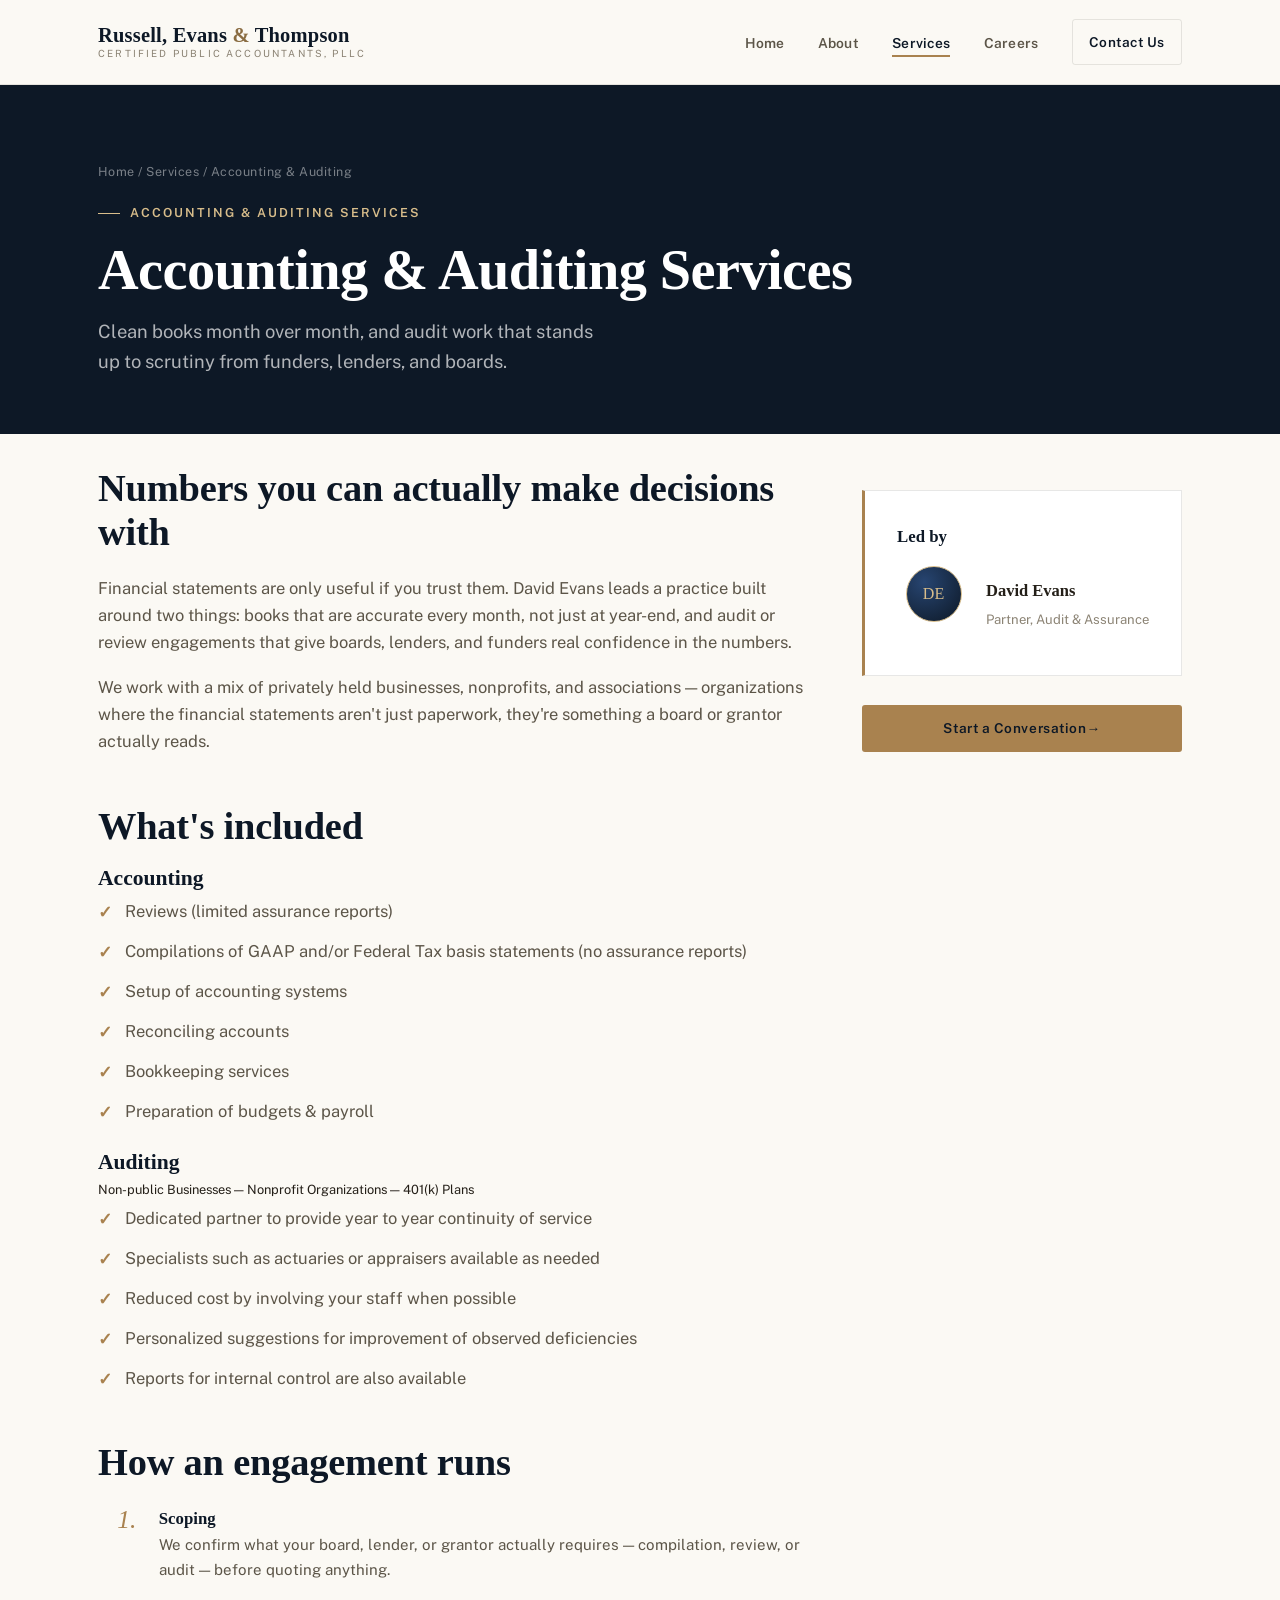
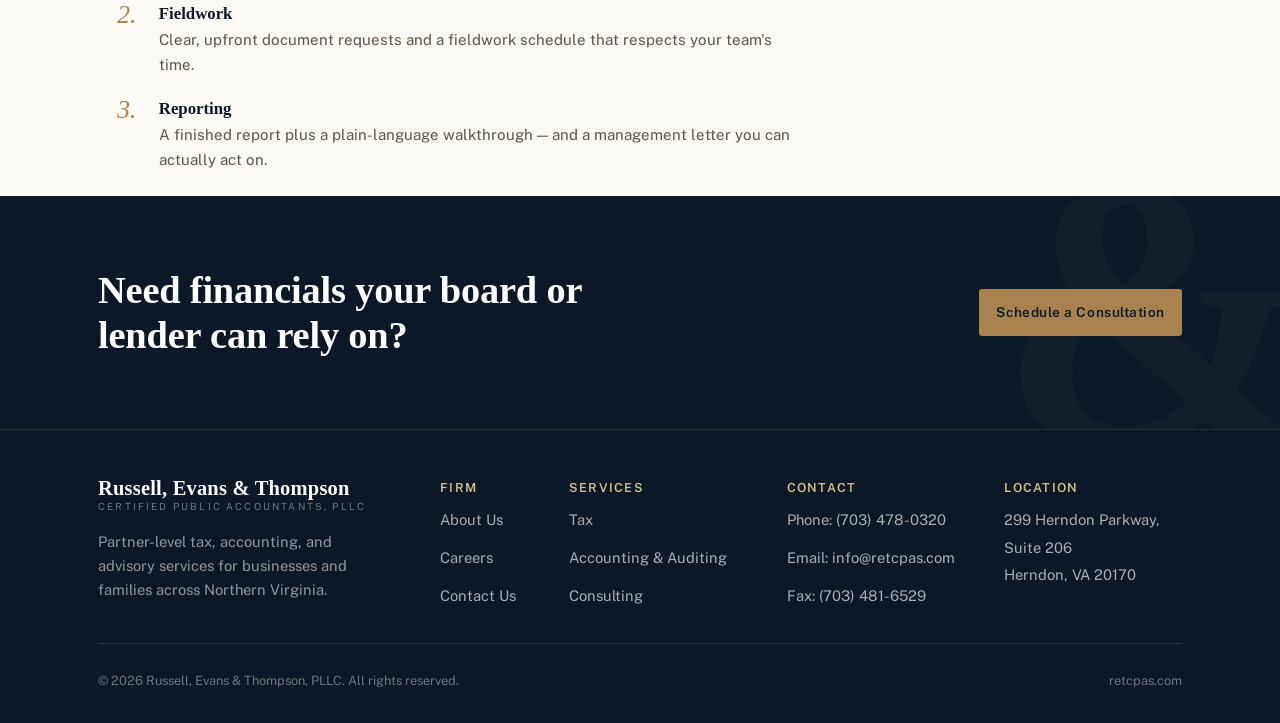
==== accounting-auditing.html @ a379a824 "init" ====
<!DOCTYPE html>
<html lang="en">
<head>
<meta charset="UTF-8">
<meta name="viewport" content="width=device-width, initial-scale=1.0">
<title>Accounting & Auditing | Russell, Evans & Thompson, PLLC</title>
<meta name="description" content="Bookkeeping, compiled and reviewed financials, and audit services for nonprofits, associations, and growing businesses.">
<link rel="preconnect" href="https://fonts.googleapis.com">
<link rel="preconnect" href="https://fonts.gstatic.com" crossorigin>
<link href="https://fonts.googleapis.com/css2?family=Fraunces:ital,wght@0,500;0,600;1,500&family=Public+Sans:wght@400;500;600;700&display=swap" rel="stylesheet">
<link rel="stylesheet" href="css/style.css">
</head>
<body>

<header class="site-header">
  <div class="container">
    <a href="index.html" class="logo">
      <span class="logo-name">Russell, Evans <span>&amp;</span> Thompson</span>
      <span class="logo-sub">Certified Public Accountants, PLLC</span>
    </a>
    <nav class="main-nav">
      <ul>
        <li><a class="nav-link" href="index.html">Home</a></li>
        <li><a class="nav-link" href="about.html">About</a></li>
        <li class="has-dropdown">
          <a class="nav-link" href="tax.html">Services</a>
          <div class="dropdown">
            <a href="tax.html">Tax</a>
            <a href="accounting-auditing.html">Accounting &amp; Auditing</a>
            <a href="consulting.html">Consulting</a>
          </div>
        </li>
        <li><a class="nav-link" href="careers.html">Careers</a></li>
      </ul>
      <a href="contact.html" class="btn btn-outline-dark nav-cta">Contact Us</a>
    </nav>
    <button class="nav-toggle" aria-label="Toggle menu" aria-expanded="false"><span></span></button>
  </div>
</header>

<section class="page-hero">
  <div class="container">
    <span class="breadcrumb"><a href="index.html">Home</a> / Services / Accounting &amp; Auditing</span><br>
    <span class="eyebrow hero-eyebrow" style="margin-top:1.2rem;">Accounting &amp; Auditing Services</span>
    <h1>Accounting &amp; Auditing Services</h1>
    <p class="lede">Clean books month over month, and audit work that stands up to scrutiny from funders, lenders, and boards.</p>
  </div>
</section>

<section>
  <div class="container service-layout">
    <div class="content-block">
      <h2 style="margin-bottom: 1.3rem;">Numbers you can actually make decisions with</h2>
      <p>Financial statements are only useful if you trust them. David Evans leads a practice built around two things: books that are accurate every month, not just at year-end, and audit or review engagements that give boards, lenders, and funders real confidence in the numbers.</p>
      <p>We work with a mix of privately held businesses, nonprofits, and associations — organizations where the financial statements aren't just paperwork, they're something a board or grantor actually reads.</p>

      <h2 style="margin-top: 3rem;">What's included</h2>
      <h3 style="margin-top: 1rem; margin-bottom: -1rem;">Accounting</h3>
        <ul class="check-list">
          <li>Reviews (limited assurance reports)</li>
          <li>Compilations of GAAP and/or Federal Tax basis statements (no assurance reports)</li>
          <li>Setup of accounting systems</li>
          <li>Reconciling accounts</li>
          <li>Bookkeeping services</li>
          <li>Preparation of budgets &amp; payroll</li>
        </ul>
      <h3 style="margin-top: 1rem; margin-bottom: -1rem;">Auditing</h3>
      <p style="margin-top:1.2rem; color: var(--ink); font-size: 0.8rem; margin-bottom: -1.1rem;">Non-public Businesses   —   Nonprofit Organizations   —   401(k) Plans</p>
        <ul class="check-list">
          <li>Dedicated partner to provide year to year continuity of service</li>
          <li>Specialists such as actuaries or appraisers available as needed</li>
          <li>Reduced cost by involving your staff when possible</li>
          <li>Personalized suggestions for improvement of observed deficiencies</li>
          <li>Reports for internal control are also available</li>
        </ul>
      <h2 style="margin-top: 3rem;">How an engagement runs</h2>
      <div class="process-list">
        <div class="process-step">
          <span class="process-num">1.</span>
          <div><h4>Scoping</h4><p>We confirm what your board, lender, or grantor actually requires — compilation, review, or audit — before quoting anything.</p></div>
        </div>
        <div class="process-step">
          <span class="process-num">2.</span>
          <div><h4>Fieldwork</h4><p>Clear, upfront document requests and a fieldwork schedule that respects your team's time.</p></div>
        </div>
        <div class="process-step">
          <span class="process-num">3.</span>
          <div><h4>Reporting</h4><p>A finished report plus a plain-language walkthrough — and a management letter you can actually act on.</p></div>
        </div>
      </div>
    </div>

    <aside>
      <!-- <div class="sidebar-card">
        <h4>Who this is for</h4>
        <ul>
          <li>Nonprofits &amp; associations</li>
          <li>Privately held businesses</li>
          <li>Organizations with lender or grantor reporting requirements</li>
          <li>Boards needing independent review</li>
        </ul>
      </div> -->
      <div class="sidebar-card" style="margin-top: 1.5rem;">
        <h4>Led by</h4>
        <div style="display:flex; gap: 1rem; align-items:center;">
          <div class="avatar" style="width:56px;height:56px;font-size:1rem;">DE</div>
          <div>
            <strong style="font-family: var(--font-display); display:block;">David Evans</strong>
            <span style="font-size:0.82rem; color: var(--ink-faint);">Partner, Audit &amp; Assurance</span>
          </div>
        </div>
      </div>
      <a href="contact.html" class="btn btn-primary btn-arrow" style="margin-top: 1.8rem; width:100%; justify-content:center;">Start a Conversation</a>
    </aside>
  </div>
</section>

<section class="cta-banner">
  <span class="hero-amp" aria-hidden="true" style="font-size: 24rem; opacity: 0.5;">&amp;</span>
  <div class="container">
    <h2>Need financials your board or lender can rely on?</h2>
    <a href="contact.html" class="btn btn-primary">Schedule a Consultation</a>
  </div>
</section>

<footer class="site-footer">
  <div class="container">
    <div class="footer-grid">
      <div>
        <a href="index.html" class="logo">
          <span class="logo-name">Russell, Evans &amp; Thompson</span>
          <span class="logo-sub">Certified Public Accountants, PLLC</span>
        </a>
        <p class="footer-about">Partner-level tax, accounting, and advisory services for businesses and families across Northern Virginia.</p>
      </div>
      <div class="footer-col">
        <h4>Firm</h4>
        <ul>
          <li><a href="about.html">About Us</a></li>
          <li><a href="careers.html">Careers</a></li>
          <li><a href="contact.html">Contact Us</a></li>
        </ul>
      </div>
      <div class="footer-col">
        <h4>Services</h4>
        <ul>
          <li><a href="tax.html">Tax</a></li>
          <li><a href="accounting-auditing.html">Accounting &amp; Auditing</a></li>
          <li><a href="consulting.html">Consulting</a></li>
        </ul>
      </div>
      <div class="footer-col">
        <h4>Contact</h4>
        <ul>
          <li><a href="tel:7034780320">Phone: (703) 478-0320</a></li>
          <li><a href="mailto:info@retcpas.com">Email: info@retcpas.com</a></li>
          <li><a href="tel:7034816529">Fax: (703) 481-6529</a></li>
        </ul>
      </div>
      <div class="footer-col">
        <h4>Location</h4>
        <ul>
          <li><a href="https://maps.app.goo.gl/bE8forkSp5L4sg2X7" target="_blank" rel="noopener noreferrer">299 Herndon Parkway, Suite 206<br>Herndon, VA 20170</a></li>
        </ul>
      </div>
    </div>
    <div class="footer-bottom">
      <span>© 2026 Russell, Evans &amp; Thompson, PLLC. All rights reserved.</span>
      <span>retcpas.com</span>
    </div>
  </div>
</footer>

<script src="js/main.js"></script>
</body>
</html>
---- css/style.css ----
/* ============================================================
   Russell, Evans & Thompson, PLLC — Site Stylesheet
   Design tokens
   ============================================================ */

:root {
  /* Color */
  --navy-950: #0d1826;
  --navy-900: #122238;
  --navy-800: #1b3153;
  --navy-700: #274571;
  --brass: #a9824f;
  --brass-light: #d8bd8b;
  --brass-dim: #8a6c42;
  --cream: #f6f2e8;
  --paper: #fbf9f4;
  --ink: #241f18;
  --ink-soft: #5c5548;
  --ink-faint: #8b8374;
  --white: #ffffff;
  --line: rgba(169, 130, 79, 0.28);
  --line-soft: rgba(36, 31, 24, 0.1);

  /* Type */
  --font-display: "Lora", "Iowan Old Style", Georgia, serif;
  --font-body: "Public Sans", "Segoe UI", Helvetica, Arial, sans-serif;
  --font-eyebrow: "Public Sans", sans-serif;

  /* Layout */
  --container: 1180px;
  --gutter: clamp(1.25rem, 4vw, 3rem);
  --radius: 3px;
}

/* ============================================================
   Reset / base
   ============================================================ */

* { box-sizing: border-box; }
html { scroll-behavior: smooth; }

body {
  margin: 0;
  background: var(--paper);
  color: var(--ink);
  font-family: var(--font-body);
  font-size: 16.5px;
  line-height: 1.65;
  -webkit-font-smoothing: antialiased;
}

img { max-width: 100%; display: block; }
a { color: inherit; text-decoration: none; }
ul { margin: 0; padding: 0; list-style: none; }
h1, h2, h3, h4 { font-family: var(--font-display); margin: 0; font-weight: 600; color: var(--navy-950); }
p { margin: 0; }
button { font-family: inherit; cursor: pointer; }

.container {
  max-width: var(--container);
  margin: 0 auto;
  padding-left: var(--gutter);
  padding-right: var(--gutter);
}

:focus-visible {
  outline: 2px solid var(--brass);
  outline-offset: 3px;
}

@media (prefers-reduced-motion: reduce) {
  *, *::before, *::after { animation-duration: 0.001ms !important; transition-duration: 0.001ms !important; }
  html { scroll-behavior: auto; }
}

/* ============================================================
   Type scale
   ============================================================ */

.eyebrow {
  font-family: var(--font-eyebrow);
  font-size: 0.78rem;
  letter-spacing: 0.16em;
  text-transform: uppercase;
  color: var(--brass-dim);
  font-weight: 600;
  display: inline-flex;
  align-items: center;
  gap: 0.6rem;
}

.eyebrow::before {
  content: "";
  width: 22px;
  height: 1px;
  background: var(--brass);
  display: inline-block;
}

h1 { font-size: clamp(2.4rem, 4.4vw, 3.8rem); line-height: 1.08; letter-spacing: -0.01em; }
h2 { font-size: clamp(1.9rem, 3vw, 2.6rem); line-height: 1.15; letter-spacing: -0.005em; }
h3 { font-size: 1.35rem; line-height: 1.3; }
h4 { font-size: 1.05rem; }

.lede {
  font-size: 1.15rem;
  color: var(--ink-soft);
  max-width: 46ch;
}

.rule {
  border: none;
  border-top: 1px solid var(--line);
  margin: 0;
}

.rule-ledger {
  height: 4px;
  background: none;
  border: none;
  position: relative;
  width: 64px;
}
.rule-ledger::before, .rule-ledger::after {
  content: "";
  position: absolute;
  left: 0; right: 0;
  height: 1px;
  background: var(--brass);
}
.rule-ledger::before { top: 0; }
.rule-ledger::after { top: 3px; width: 34px; }

/* ============================================================
   Buttons
   ============================================================ */

.btn {
  display: inline-flex;
  align-items: center;
  padding: 0.7rem 1rem;
  font-family: var(--font-eyebrow);
  font-size: 0.85rem;
  font-weight: 600;
  letter-spacing: 0.04em;
  border-radius: var(--radius);
  border: 1px solid transparent;
  transition: all 0.2s ease;
  white-space: nowrap;
}

.btn-primary {
  background: var(--brass);
  color: var(--navy-950);
}
.btn-primary:hover { background: var(--brass-light); }

.btn-outline {
  border-color: rgba(255,255,255,0.35);
  color: var(--white);
}
.btn-outline:hover { border-color: var(--brass); color: var(--brass-light); }

.btn-outline-dark {
  border-color: var(--line-soft);
  color: var(--navy-950);
}
.btn-outline-dark:hover { border-color: var(--brass); color: var(--brass-dim); }

.btn-arrow::after { content: "→"; transition: transform 0.2s ease; }
.btn-arrow:hover::after { transform: translateX(3px); }

/* ============================================================
   Header / Nav
   ============================================================ */

.site-header {
  position: sticky;
  top: 0;
  z-index: 100;
  background: rgba(251, 249, 244, 1);
  border-bottom: 1px solid var(--line-soft);
}

.site-header .container {
  display: flex;
  align-items: center;
  justify-content: space-between;
  height: 84px;
}

.logo {
  display: flex;
  flex-direction: column;
  line-height: 1;
}
.logo .logo-name {
  font-family: var(--font-display);
  font-size: 1.28rem;
  font-weight: 600;
  color: var(--navy-950);
  letter-spacing: 0.01em;
}
.logo .logo-name span { color: var(--brass-dim); }
.logo .logo-sub {
  font-family: var(--font-eyebrow);
  font-size: 0.62rem;
  letter-spacing: 0.22em;
  color: var(--ink-faint);
  margin-top: 4px;
  text-transform: uppercase;
}

.main-nav { display: flex; align-items: center; gap: 2.1rem; }

.main-nav ul { display: flex; gap: 2.1rem; align-items: center; }

.main-nav a.nav-link {
  font-family: var(--font-eyebrow);
  font-size: 0.86rem;
  font-weight: 600;
  color: var(--ink-soft);
  padding: 0.3rem 0;
  position: relative;
  letter-spacing: 0.01em;
}
.main-nav a.nav-link::after {
  content: "";
  position: absolute;
  left: 0; bottom: -2px;
  width: 0; height: 2px;
  background: var(--brass);
  transition: width 0.2s ease;
}
.main-nav a.nav-link:hover::after,
.main-nav a.nav-link.active::after { width: 100%; }
.main-nav a.nav-link.active { color: var(--navy-950); }

.has-dropdown { position: relative; }
.dropdown {
  position: absolute;
  top: 100%;
  left: -1.2rem;
  min-width: 230px;
  background: var(--white);
  border: 1px solid var(--line-soft);
  border-top: 2px solid var(--brass);
  box-shadow: 0 18px 40px rgba(13,24,38,0.1);
  padding: 0.5rem 0;
  opacity: 0;
  visibility: hidden;
  transform: translateY(6px);
  transition: all 0.18s ease;
}
.has-dropdown:hover .dropdown,
.has-dropdown:focus-within .dropdown {
  opacity: 1; visibility: visible; transform: translateY(0);
}
.dropdown a {
  display: block;
  padding: 0.7rem 1.2rem;
  font-size: 0.86rem;
  font-family: var(--font-eyebrow);
  color: var(--ink-soft);
  font-weight: 500;
}
.dropdown a:hover { background: var(--cream); color: var(--navy-950); }

.nav-cta { margin-left: 0rem; }

.nav-toggle {
  display: none;
  background: none;
  border: none;
  width: 34px;
  height: 26px;
  position: relative;
}
.nav-toggle span, .nav-toggle span::before, .nav-toggle span::after {
  content: "";
  position: absolute;
  left: 0; right: 0;
  height: 2px;
  background: var(--navy-950);
  transition: all 0.2s ease;
}
.nav-toggle span { top: 12px; }
.nav-toggle span::before { top: -9px; }
.nav-toggle span::after { top: 9px; }
.nav-toggle.open span { background: transparent; }
.nav-toggle.open span::before { transform: rotate(45deg) translate(6px, 7px); }
.nav-toggle.open span::after { transform: rotate(-45deg) translate(6px, -7px); }

/* ============================================================
   Hero
   ============================================================ */

.hero {
  position: relative;
  background: linear-gradient(180deg, var(--navy-950), var(--navy-900) 70%);
  color: var(--white);
  overflow: hidden;
  padding: 4rem 0 3.5rem;
}

.hero-amp {
  position: absolute;
  right: -3vw;
  top: 50%;
  transform: translateY(-50%);
  font-family: var(--font-display);
  font-size: 46rem;
  line-height: 1;
  color: rgba(216, 189, 139, 0.07);
  font-weight: 600;
  pointer-events: none;
  user-select: none;
}

.hero .container { position: relative; z-index: 1; }
.hero-content { max-width: 620px; }
.hero-eyebrow { color: var(--brass-light); }
.hero-eyebrow::before { background: var(--brass-light); }
.hero h1 { color: var(--white); margin: 1.1rem 0 1.4rem; }
.hero h1 em { font-style: italic; color: var(--brass-light); }
.hero .lede { color: rgba(255,255,255,0.72); font-size: 1.15rem; margin-bottom: 2.2rem; }
.hero-actions { display: flex; gap: 1rem; flex-wrap: wrap; }

/* stat strip */
.stat-strip {
  background: var(--navy-800);
  color: var(--white);
  border-top: 1px solid rgba(216,189,139,0.18);
}
.stat-strip .container {
  display: grid;
  grid-template-columns: repeat(3, 1fr);
  gap: 2rem;
  padding-top: 2.6rem;
  padding-bottom: 2.6rem;
}
.stat { text-align: center; border-left: 1px solid rgba(255,255,255,0.12); padding-left: 2rem; }
.stat:first-child { border-left: none; padding-left: 0; }
.stat .num {
  font-family: var(--font-display);
  font-size: 2.3rem;
  color: var(--brass-light);
  display: block;
}
.stat .label {
  font-family: var(--font-eyebrow);
  font-size: 0.78rem;
  letter-spacing: 0.06em;
  color: rgba(255,255,255,0.65);
  margin-top: 0.3rem;
  display: block;
}

/* ============================================================
   Sections general
   ============================================================ */

section { padding: 2rem 0; }
.section-cream { background: var(--cream); }
.section-navy { background: var(--navy-950); color: var(--white); }
.section-navy h2 { color: var(--white); }
.section-head { max-width: 640px; margin-bottom: 3.2rem; }
.section-head .rule-ledger { margin: 1.1rem 0 1.3rem; }

.two-col {
  display: grid;
  grid-template-columns: 1.05fr 0.95fr;
  gap: clamp(2rem, 6vw, 5rem);
  align-items: center;
}

/* Monogram trio graphic used on About preview */
.monogram-trio {
  display: flex;
  justify-content: center;
  align-items: flex-end;
  gap: -10px;
  position: relative;
  height: auto;
}
.monogram {
  width: 132px;
  height: 132px;
  border-radius: 50%;
  display: flex;
  align-items: center;
  justify-content: center;
  font-family: var(--font-display);
  font-size: 2rem;
  color: var(--brass-light);
  background: radial-gradient(circle at 35% 30%, var(--navy-700), var(--navy-950));
  border: 1px solid rgba(216,189,139,0.4);
  position: relative;
  box-shadow: 0 20px 40px rgba(13,24,38,0.25);
}
.monogram-trio .monogram:nth-child(1) { margin-right: -30px; transform: translateY(75px); z-index: 1; opacity: 0.92; }
.monogram-trio .monogram:nth-child(2) { z-index: 1; transform: translateY(-75px) }
.monogram-trio .monogram:nth-child(3) { margin-left: -30px; transform: translateY(75px); z-index: 1; opacity: 0.92; }

/* ============================================================
   Cards: services
   ============================================================ */

.card-grid {
  display: flex;
  flex-wrap: nowrap;
  gap: 1.75rem;
  align-items: stretch;
}

.service-card {
  display: flex;
  flex-direction: column;
  background: var(--white);
  border: 1px solid var(--line-soft);
  border-top: 3px solid var(--brass);
  padding: 1rem 2rem;
  transition: transform 0.2s ease, box-shadow 0.2s ease;
}
.service-card:hover { transform: translateY(-5px); box-shadow: 0 22px 50px rgba(13,24,38,0.09); }
.service-card .index {
  font-family: var(--font-display);
  font-style: italic;
  color: var(--brass);
  font-size: 1rem;
  margin-bottom: 0.5rem;
  display: block;
}
.service-card h3 { margin-bottom: 0.8rem; }
.service-card p { color: var(--ink-soft); font-size: 0.98rem; margin-bottom: 1rem; }
.service-card .card-link {
  font-family: var(--font-eyebrow);
  font-size: 0.82rem;
  font-weight: 700;
  letter-spacing: 0.03em;
  color: var(--navy-900);
  display: inline-flex;
  /* gap: 0.4rem; */
  align-items: end;
  margin-top: auto;
}
.service-card .card-link::after { content: "→"; transition: transform 0.2s ease; }
.service-card .card-link:hover::after { transform: translateX(3px); }

/* ============================================================
   Team cards
   ============================================================ */

.team-grid {
  display: grid;
  grid-template-columns: repeat(3, 1fr);
  gap: 2rem;
}

.team-card {
  background: var(--white);
  border: 1px solid var(--line-soft);
  text-align: center;
  padding: 2.6rem 1.8rem 2.2rem;
}
.avatar {
  width: 108px;
  height: 108px;
  margin: 0 auto 1.3rem;
  border-radius: 50%;
  background: radial-gradient(circle at 32% 28%, var(--navy-700), var(--navy-950));
  border: 1px solid var(--brass-light);
  display: flex;
  align-items: center;
  justify-content: center;
  font-family: var(--font-display);
  font-size: 1.7rem;
  color: var(--brass-light);
}
.team-card h4 { margin-bottom: 0.15rem; }
.team-card .role {
  font-family: var(--font-eyebrow);
  font-size: 0.78rem;
  letter-spacing: 0.05em;
  color: var(--brass-dim);
  text-transform: uppercase;
  font-weight: 700;
  margin-bottom: 1rem;
  display: block;
}
.team-card p.bio { color: var(--ink-soft); font-size: 0.92rem; }
.team-card .creds { color: var(--ink-faint); font-size: 0.82rem; margin-top: 0.6rem; display: block; }

/* ============================================================
   CTA banner
   ============================================================ */

.cta-banner {
  background: var(--navy-950);
  color: var(--white);
  padding: 4.5rem 0;
  position: relative;
  overflow: hidden;
}
.cta-banner .container {
  display: flex;
  justify-content: space-between;
  align-items: center;
  flex-wrap: wrap;
  gap: 1.6rem;
  position: relative;
  z-index: 1;
}
.cta-banner h2 { color: var(--white); max-width: 520px; }

/* ============================================================
   Footer
   ============================================================ */

.site-footer {
  background: var(--navy-950);
  color: rgba(255,255,255,0.7);
  padding: 3rem 0 2rem;
  border-top: 1px solid rgba(216,189,139,0.15);
}
.footer-grid {
  display: grid;
  grid-template-columns: 1.7fr 0.5fr 1fr 1fr 1fr;
  gap: 2.5rem;
  padding-bottom: 1.5rem;
}
.footer-grid .logo-name { color: var(--white); }
.footer-grid .logo-sub { color: rgba(255,255,255,0.4); }
.footer-about { color: rgba(255,255,255,0.55); font-size: 0.92rem; margin-top: 1.1rem; max-width: 30ch; }
.footer-col h4 {
  color: var(--brass-light);
  font-family: var(--font-eyebrow);
  font-size: 0.78rem;
  letter-spacing: 0.1em;
  text-transform: uppercase;
  margin-bottom: 0.5rem;
}
.footer-col ul li { margin-bottom: 0.65rem; }
.footer-col a { font-size: 0.92rem; color: rgba(255,255,255,0.65); }
.footer-col a:hover { color: var(--brass-light); }
.footer-bottom {
  border-top: 1px solid rgba(255,255,255,0.1);
  padding-top: 1.6rem;
  display: flex;
  justify-content: space-between;
  flex-wrap: wrap;
  gap: 0.8rem;
  font-size: 0.8rem;
  color: rgba(255,255,255,0.4);
}

/* ============================================================
   Inner page header (Tax / Accounting / Consulting / Careers / Contact / About)
   ============================================================ */

.page-hero {
  background: var(--navy-950);
  color: var(--white);
  padding: 4.5rem 0 3.5rem;
  position: relative;
  overflow: hidden;
}
.page-hero .container { position: relative; z-index: 1; }
.page-hero h1 { color: var(--white); margin-top: 1rem; }
.page-hero .lede { color: rgba(255,255,255,0.68); margin-top: 1rem; }
.breadcrumb {
  font-family: var(--font-eyebrow);
  font-size: 0.78rem;
  color: rgba(255,255,255,0.45);
  letter-spacing: 0.04em;
}
.breadcrumb a:hover { color: var(--brass-light); }

.content-block { max-width: 720px; }
.content-block h2 { margin-top: 0; }
.content-block p { color: var(--ink-soft); margin-bottom: 1.1rem; }
.content-block ul.check-list { margin: 1.4rem 0; }
.content-block ul.check-list li {
  padding-left: 1.7rem;
  position: relative;
  margin-bottom: 0.8rem;
  color: var(--ink-soft);
}
.content-block ul.check-list li::before {
  content: "✓";
  position: absolute;
  left: 0; top: 1px;
  color: var(--brass);
  font-weight: 700;
}
.content-block ul.check-list li ul.sublist {
  margin-left: 1.2rem;
  margin-top: 0.5rem;
  margin-bottom: 0rem;
}
.content-block ul.check-list li ul.sublist li::before {
  content: "•";
  position: absolute;
  left: 0; top: 1px;
  color: var(--brass);
  font-weight: 700;
  margin-right: -0.5rem;
}

.sidebar-card {
  background: var(--white);
  border: 1px solid var(--line-soft);
  border-left: 3px solid var(--brass);
  padding: 2rem;
}
.sidebar-card h4 { margin-bottom: 1rem; }
.sidebar-card ul li {
  padding: 0.55rem 0;
  border-bottom: 1px solid var(--line-soft);
  font-size: 0.92rem;
  color: var(--ink-soft);
}
.sidebar-card ul li:last-child { border-bottom: none; }

.service-layout {
  display: grid;
  grid-template-columns: 1fr 320px;
  gap: 3.5rem;
}

/* Process steps (used across service pages) */
.process-list { display: grid; gap: 1.6rem; margin-top: 1.3rem; }
.process-step { display: flex; gap: 1.4rem; align-items: flex-start; }
.process-num {
  font-family: var(--font-display);
  font-style: italic;
  color: var(--brass);
  font-size: 1.6rem;
  min-width: 2.4rem;
  margin-top: -0.4rem;
  text-align: right;
}
.process-step h4 { margin-bottom: 0rem; }
.process-step p { color: var(--ink-soft); font-size: 0.94rem; margin-bottom: -0.5rem;}

/* Values grid (About page) */
.values-grid {
  display: grid;
  grid-template-columns: repeat(4, 1fr);
  gap: 1.6rem;
}
.value-item { padding: 0rem 0.5rem 0; }
.value-item .mark { font-family: var(--font-display); font-style: italic; color: var(--brass); font-size: 1.4rem; }
.value-item h4 { margin: 0.7rem 0 0.5rem; }
.value-item p { font-size: 0.9rem; color: var(--ink-soft); }

/* Timeline (About) */
.timeline { border-left: 2px solid var(--line); padding-left: 2.2rem; display: grid; gap: 2.4rem; margin-top: 1rem; }
.timeline-item { position: relative; }
.timeline-item::before {
  content: "";
  position: absolute;
  left: -2.32rem;
  top: 0.35rem;
  width: 10px; height: 10px;
  border-radius: 50%;
  background: var(--brass);
  border: 2px solid var(--paper);
}
.timeline-item .yr { font-family: var(--font-eyebrow); font-size: 0.8rem; letter-spacing: 0.06em; color: var(--brass-dim); font-weight: 700; }
.timeline-item h4 { margin: 0.3rem 0 0.4rem; }
.timeline-item p { color: var(--ink-soft); font-size: 0.92rem; max-width: 52ch; }

/* Careers */
.perk-grid { display: grid; grid-template-columns: repeat(2, 1fr); gap: 1.4rem; }
.perk-item {
  display: flex; gap: 1rem; align-items: flex-start;
  background: var(--white); border: 1px solid var(--line-soft); padding: 1.5rem;
}
.perk-item .glyph { font-family: var(--font-display); font-style: italic; color: var(--brass); font-size: 1.3rem; margin-top: -0.1rem;}
.perk-item h4 { font-size: 0.98rem; margin-bottom: 0.3rem; }
.perk-item p { font-size: 0.87rem; color: var(--ink-soft); }

.opening-row {
  display: flex;
  justify-content: space-between;
  align-items: center;
  padding: 1.6rem 0;
  border-bottom: 1px solid var(--line-soft);
  flex-wrap: wrap;
  gap: 1rem;
}
.opening-row:first-child { border-top: 1px solid var(--line-soft); }
.opening-title h4 { margin-bottom: 0.3rem; }
.opening-meta { font-size: 0.84rem; color: var(--ink-faint); font-family: var(--font-eyebrow); }

/* Contact page */
.contact-layout { display: grid; grid-template-columns: 1fr 1fr; gap: 4rem; }
.info-card { display: flex; gap: 1.1rem; margin-bottom: 1.8rem; }
.info-card .glyph {
  width: 42px; height: 42px; border-radius: 50%;
  background: var(--navy-950); color: var(--brass-light);
  display: flex; align-items: center; justify-content: center;
  font-family: var(--font-display); font-style: italic; flex-shrink: 0;
}
.info-card .glyph img { width: 25px; height: 25px; }
.info-card h4 { margin-bottom: 0.25rem; }
.info-card p { color: var(--ink-soft); font-size: 0.92rem; }

.form-group { margin-bottom: 1.4rem; }
.form-group label {
  display: block;
  font-family: var(--font-eyebrow);
  font-size: 0.78rem;
  letter-spacing: 0.05em;
  text-transform: uppercase;
  color: var(--ink-soft);
  margin-bottom: 0.5rem;
  font-weight: 600;
}
.form-group input, .form-group select, .form-group textarea {
  width: 100%;
  border: 1px solid var(--line-soft);
  background: var(--white);
  padding: 0.85rem 1rem;
  font-family: var(--font-body);
  font-size: 0.95rem;
  color: var(--ink);
  border-radius: var(--radius);
}
.form-group input:focus, .form-group select:focus, .form-group textarea:focus {
  outline: none;
  border-color: var(--brass);
}
.form-row { display: grid; grid-template-columns: 1fr 1fr; gap: 1.2rem; }
.form-note { font-size: 0.82rem; color: var(--ink-faint); margin-top: 1rem; }
.form-success {
  display: none;
  background: var(--cream);
  border-left: 3px solid var(--brass);
  padding: 1.3rem 1.5rem;
  margin-bottom: 1.5rem;
  font-size: 0.94rem;
}
.form-success.visible { display: block; }

.map-plate {
  height: 300px;
  background: var(--navy-950);
  position: relative;
  overflow: hidden;
  display: flex;
  align-items: center;
  justify-content: center;
  margin-top: 2rem;
}
.map-plate span {
  font-family: var(--font-eyebrow);
  font-size: 0.8rem;
  letter-spacing: 0.08em;
  color: rgba(255,255,255,0.5);
  text-transform: uppercase;
  z-index: 1;
}
.map-plate::before {
  content: "";
  position: absolute; inset: 0;
  background-image: repeating-linear-gradient(0deg, rgba(216,189,139,0.08) 0 1px, transparent 1px 40px),
                     repeating-linear-gradient(90deg, rgba(216,189,139,0.08) 0 1px, transparent 1px 40px);
}

/* ============================================================
   Responsive
   ============================================================ */

@media (max-width: 980px) {
  .card-grid, .team-grid { grid-template-columns: repeat(2, 1fr); }
  .two-col { grid-template-columns: 1fr; }
  .stat-strip .container { grid-template-columns: 1fr; gap: 1.4rem; }
  .stat { border-left: none; padding-left: 0; text-align: left; display: flex; align-items: baseline; gap: 0.8rem; }
  .footer-grid { grid-template-columns: 1fr 1fr; }
  .service-layout { grid-template-columns: 1fr; }
  .values-grid { grid-template-columns: repeat(2, 1fr); }
  .contact-layout { grid-template-columns: 1fr; }
  .perk-grid { grid-template-columns: 1fr; }
}

@media (max-width: 760px) {
  .main-nav { position: fixed; top: 84px; left: 0; right: 0; bottom: 0; background: var(--paper); flex-direction: column; align-items: stretch; padding: 1.5rem var(--gutter); transform: translateX(100%); transition: transform 0.25s ease; overflow-y: auto; }
  .main-nav.open { transform: translateX(0); }
  .main-nav ul { flex-direction: column; align-items: flex-start; gap: 0; width: 100%; }
  .main-nav ul li { width: 100%; border-bottom: 1px solid var(--line-soft); }
  .main-nav a.nav-link { display: block; padding: 1.1rem 0; }
  .has-dropdown .dropdown { position: static; opacity: 1; visibility: visible; transform: none; box-shadow: none; border: none; padding-left: 1rem; display: none; }
  .has-dropdown.open .dropdown { display: block; }
  .nav-cta { margin: 1.2rem 0 0; }
  .nav-toggle { display: block; }
  .card-grid, .team-grid, .values-grid { grid-template-columns: 1fr; }
  .footer-grid { grid-template-columns: 1fr; gap: 2.2rem; }
  .hero-amp { font-size: 22rem; }
  .form-row { grid-template-columns: 1fr; }
}
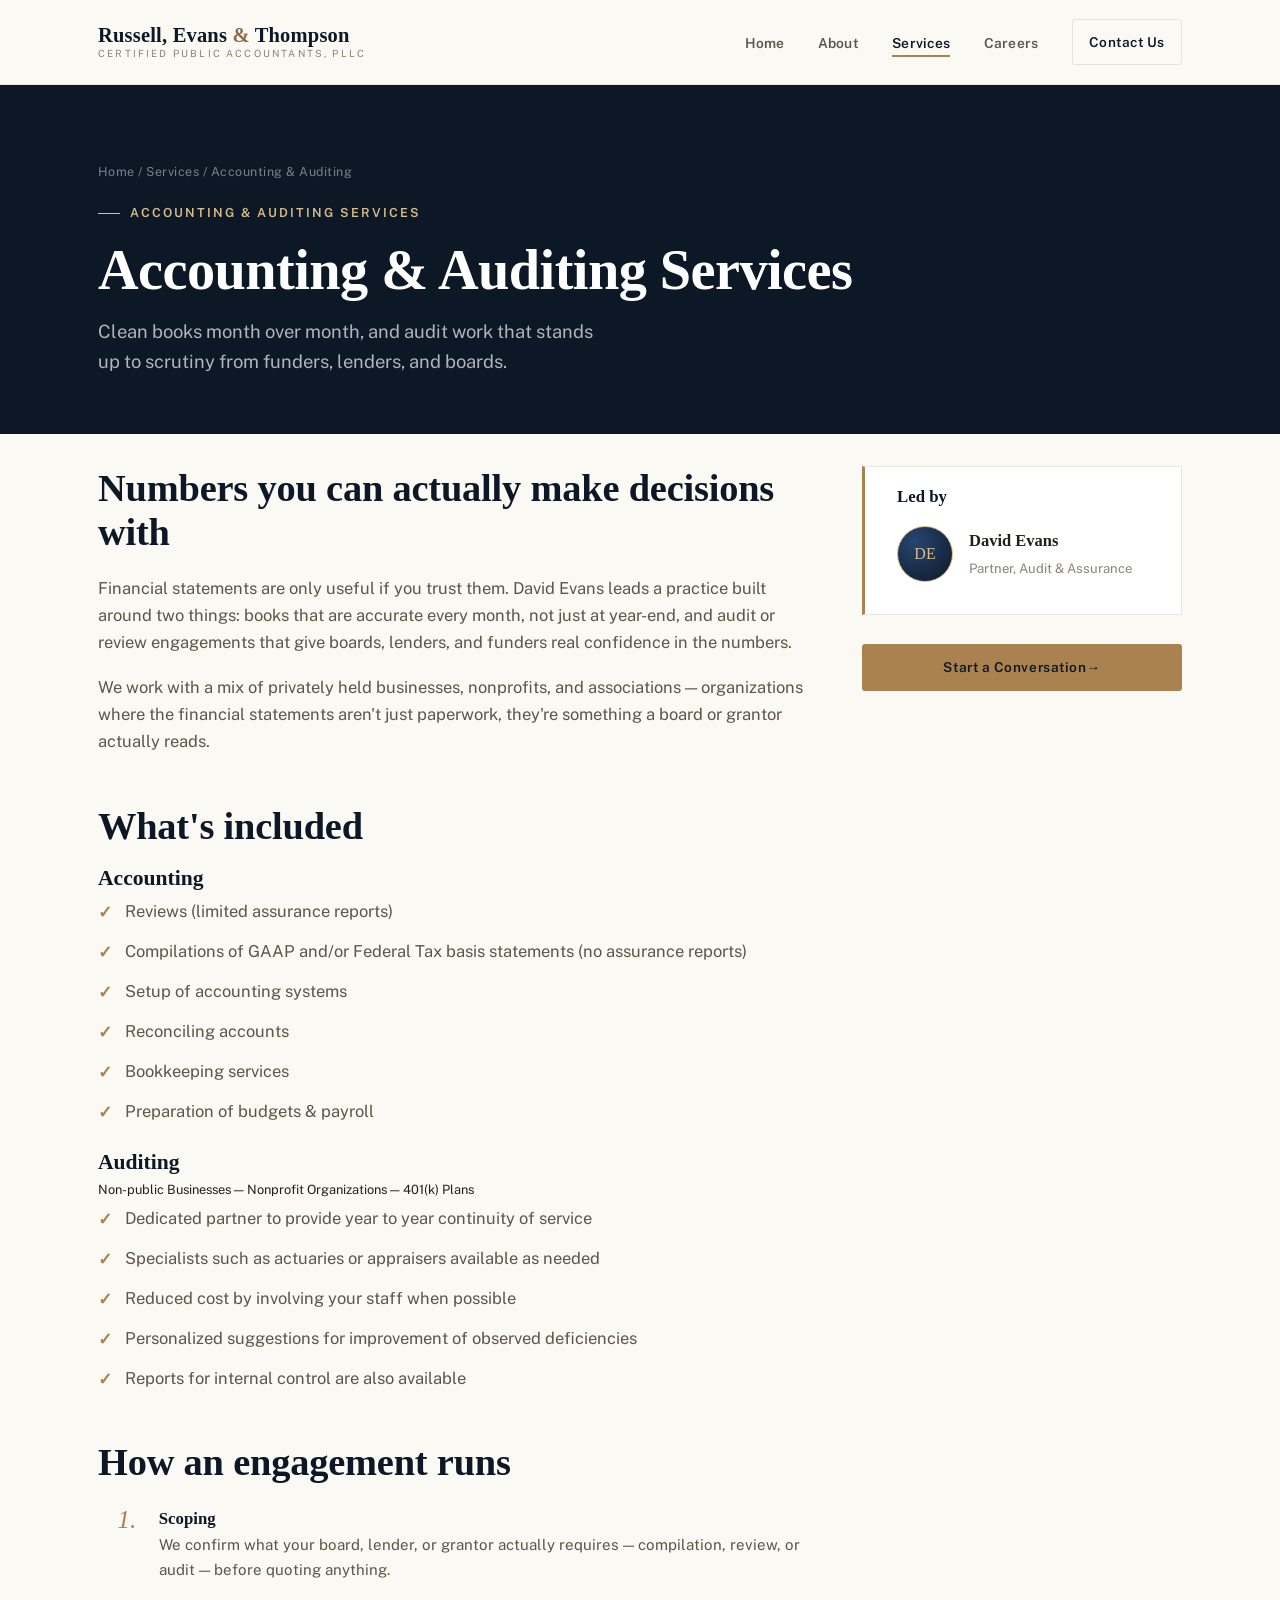
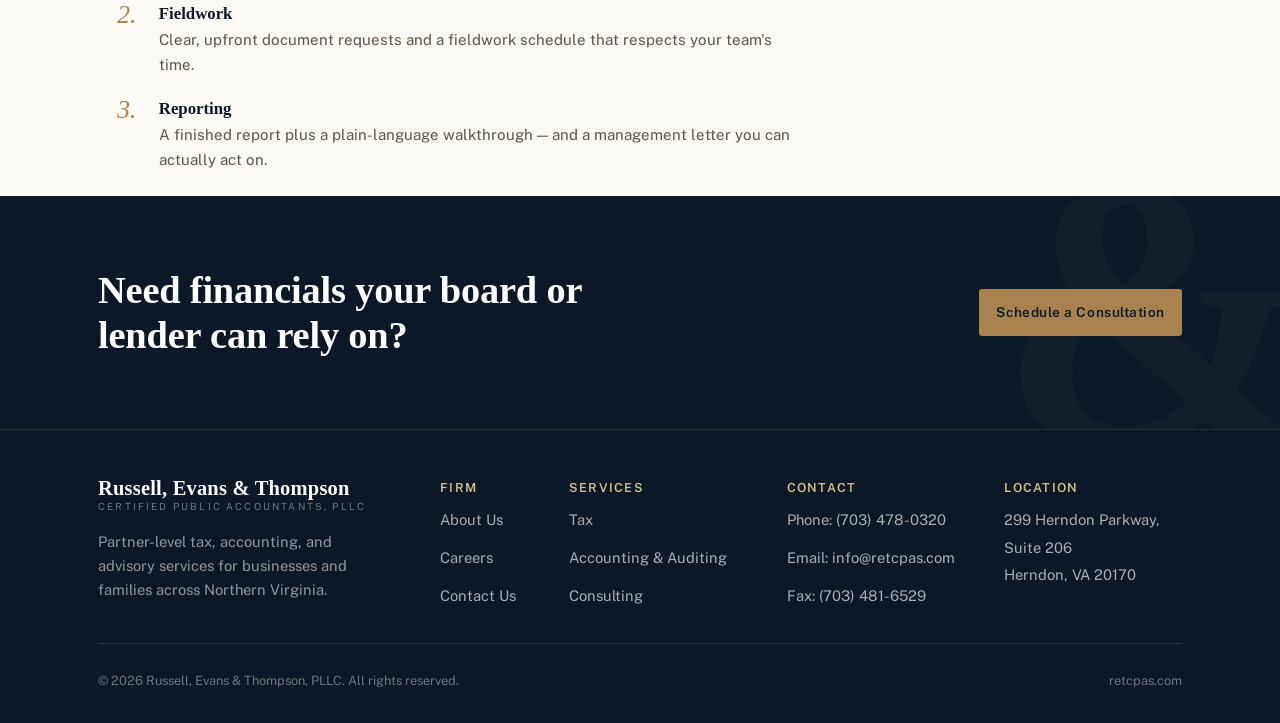
==== commit a3a6a923: "Fixing styles" ====
--- a/accounting-auditing.html
+++ b/accounting-auditing.html
@@ -100,7 +100,7 @@
           <li>Boards needing independent review</li>
         </ul>
       </div> -->
-      <div class="sidebar-card" style="margin-top: 1.5rem;">
+      <div class="sidebar-card">
         <h4>Led by</h4>
         <div style="display:flex; gap: 1rem; align-items:center;">
           <div class="avatar" style="width:56px;height:56px;font-size:1rem;">DE</div>
--- a/css/style.css
+++ b/css/style.css
@@ -466,7 +466,7 @@
 .avatar {
   width: 108px;
   height: 108px;
-  margin: 0 auto 1.3rem;
+  margin: 0 0;
   border-radius: 50%;
   background: radial-gradient(circle at 32% 28%, var(--navy-700), var(--navy-950));
   border: 1px solid var(--brass-light);
@@ -594,24 +594,27 @@
   font-weight: 700;
 }
 .content-block ul.check-list li ul.sublist {
-  margin-left: 1.2rem;
+  margin-left: 1rem;
   margin-top: 0.5rem;
-  margin-bottom: 0rem;
+  margin-bottom: 0.5rem;
+}
+.content-block ul.check-list li ul.sublist li {
+  padding-left: 1.2rem;
+  margin-bottom: 0.4rem;
 }
 .content-block ul.check-list li ul.sublist li::before {
-  content: "•";
-  position: absolute;
-  left: 0; top: 1px;
+  content: "•"; /* Use a solid square or "•" bullet */
+  font-size: 1.7rem;
+  left: 0;
+  top: -8.5px;
   color: var(--brass);
-  font-weight: 700;
-  margin-right: -0.5rem;
 }
 
 .sidebar-card {
   background: var(--white);
   border: 1px solid var(--line-soft);
   border-left: 3px solid var(--brass);
-  padding: 2rem;
+  padding: 1rem 2rem 2rem;
 }
 .sidebar-card h4 { margin-bottom: 1rem; }
 .sidebar-card ul li {
@@ -643,15 +646,26 @@
 .process-step h4 { margin-bottom: 0rem; }
 .process-step p { color: var(--ink-soft); font-size: 0.94rem; margin-bottom: -0.5rem;}
 
+/* Old Value Item and grid*/
 /* Values grid (About page) */
-.values-grid {
+/* .values-grid {
   display: grid;
   grid-template-columns: repeat(4, 1fr);
   gap: 1.6rem;
-}
-.value-item { padding: 0rem 0.5rem 0; }
-.value-item .mark { font-family: var(--font-display); font-style: italic; color: var(--brass); font-size: 1.4rem; }
-.value-item h4 { margin: 0.7rem 0 0.5rem; }
+} */
+/* .value-item { padding: 0rem 0.5rem 0; } */
+/* .value-item .mark { font-family: var(--font-display); font-style: italic; color: var(--brass); font-size: 1.4rem; } */
+/* .value-item h4 { margin: 0.7rem 0 0.5rem; } */
+/* .value-item p { font-size: 0.9rem; color: var(--ink-soft); } */
+
+/* New Value Item and Grid */
+.values-grid { display: grid; grid-template-columns: repeat(2, 1fr); gap: 1.4rem; }
+.value-item {
+  display: flex; gap: 1rem; align-items: flex-start;
+  background: var(--white); border: 1px solid var(--line-soft); padding: 1.5rem;
+}
+.value-item .mark { font-family: var(--font-display); font-style: italic; color: var(--brass); font-size: 1.4rem; margin-top: -0.1rem;}
+.value-item h4 { font-size: 0.98rem; margin-bottom: 0.3rem; }
 .value-item p { font-size: 0.9rem; color: var(--ink-soft); }
 
 /* Timeline (About) */
@@ -777,26 +791,79 @@
   .card-grid, .team-grid { grid-template-columns: repeat(2, 1fr); }
   .two-col { grid-template-columns: 1fr; }
   .stat-strip .container { grid-template-columns: 1fr; gap: 1.4rem; }
-  .stat { border-left: none; padding-left: 0; text-align: left; display: flex; align-items: baseline; gap: 0.8rem; }
+  .stat { 
+  border-left: none; 
+  padding-left: 0; 
+  text-align: center; 
+  display: block; 
+  }
   .footer-grid { grid-template-columns: 1fr 1fr; }
   .service-layout { grid-template-columns: 1fr; }
-  .values-grid { grid-template-columns: repeat(2, 1fr); }
+  .values-grid { grid-template-columns: 1fr; }
   .contact-layout { grid-template-columns: 1fr; }
   .perk-grid { grid-template-columns: 1fr; }
+  .content-block { max-width: 100%; }
+  .service-layout aside, .sidebar-card { width: 100%; }
 }
 
 @media (max-width: 760px) {
-  .main-nav { position: fixed; top: 84px; left: 0; right: 0; bottom: 0; background: var(--paper); flex-direction: column; align-items: stretch; padding: 1.5rem var(--gutter); transform: translateX(100%); transition: transform 0.25s ease; overflow-y: auto; }
+  .main-nav { position: fixed; top: 84px; left: 0; right: 0; bottom: 0; background: var(--paper); flex-direction: column; align-items: stretch; padding: 1rem var(--gutter); transform: translateX(100%); transition: transform 0.25s ease; overflow-y: auto; }
   .main-nav.open { transform: translateX(0); }
   .main-nav ul { flex-direction: column; align-items: flex-start; gap: 0; width: 100%; }
   .main-nav ul li { width: 100%; border-bottom: 1px solid var(--line-soft); }
   .main-nav a.nav-link { display: block; padding: 1.1rem 0; }
   .has-dropdown .dropdown { position: static; opacity: 1; visibility: visible; transform: none; box-shadow: none; border: none; padding-left: 1rem; display: none; }
   .has-dropdown.open .dropdown { display: block; }
-  .nav-cta { margin: 1.2rem 0 0; }
+  .nav-cta { margin: 0.8rem 0 0; text-align: center; justify-content: center; }
   .nav-toggle { display: block; }
-  .card-grid, .team-grid, .values-grid { grid-template-columns: 1fr; }
+  .card-grid, .team-grid { grid-template-columns: 1fr; }
   .footer-grid { grid-template-columns: 1fr; gap: 2.2rem; }
   .hero-amp { font-size: 22rem; }
   .form-row { grid-template-columns: 1fr; }
+  /* Monogram Trio fixes for mobile screens */
+  .monogram-trio {
+    margin-top: 2rem;
+    margin-bottom: 2rem;
+    height: 120px; /* Provides clear vertical space so it doesn't bleed into next section */
+    align-items: center;
+  }
+  .monogram {
+    width: 80px;
+    height: 80px;
+    font-size: 1.2rem;
+  }
+  .monogram-trio .monogram:nth-child(1) { margin-right: -15px; transform: translateY(20px); }
+  .monogram-trio .monogram:nth-child(2) { transform: translateY(-20px); }
+  .monogram-trio .monogram:nth-child(3) { margin-left: -15px; transform: translateY(20px); }
+  /* Horizontal service cards on mobile */
+  .card-grid {
+    display: flex;
+    flex-direction: column;
+    gap: 1.25rem;
+  }
+  .service-card {
+    display: grid;
+    grid-template-columns: auto 1fr;
+    column-gap: 1.2rem;
+    align-items: start;
+    padding: 1.25rem;
+  }
+  .service-card .index {
+    grid-row: 1 / span 3;
+    font-size: 1.4rem;
+    margin-bottom: 0;
+    padding-top: 0.1rem;
+  }
+  .service-card h3 {
+    grid-column: 2;
+    margin-bottom: 0.4rem;
+  }
+  .service-card p {
+    grid-column: 2;
+    margin-bottom: 0.8rem;
+  }
+  .service-card .card-link {
+    grid-column: 2;
+  }
+  .contact-layout { grid-template-columns: 1fr; gap: 2rem; }
 }
